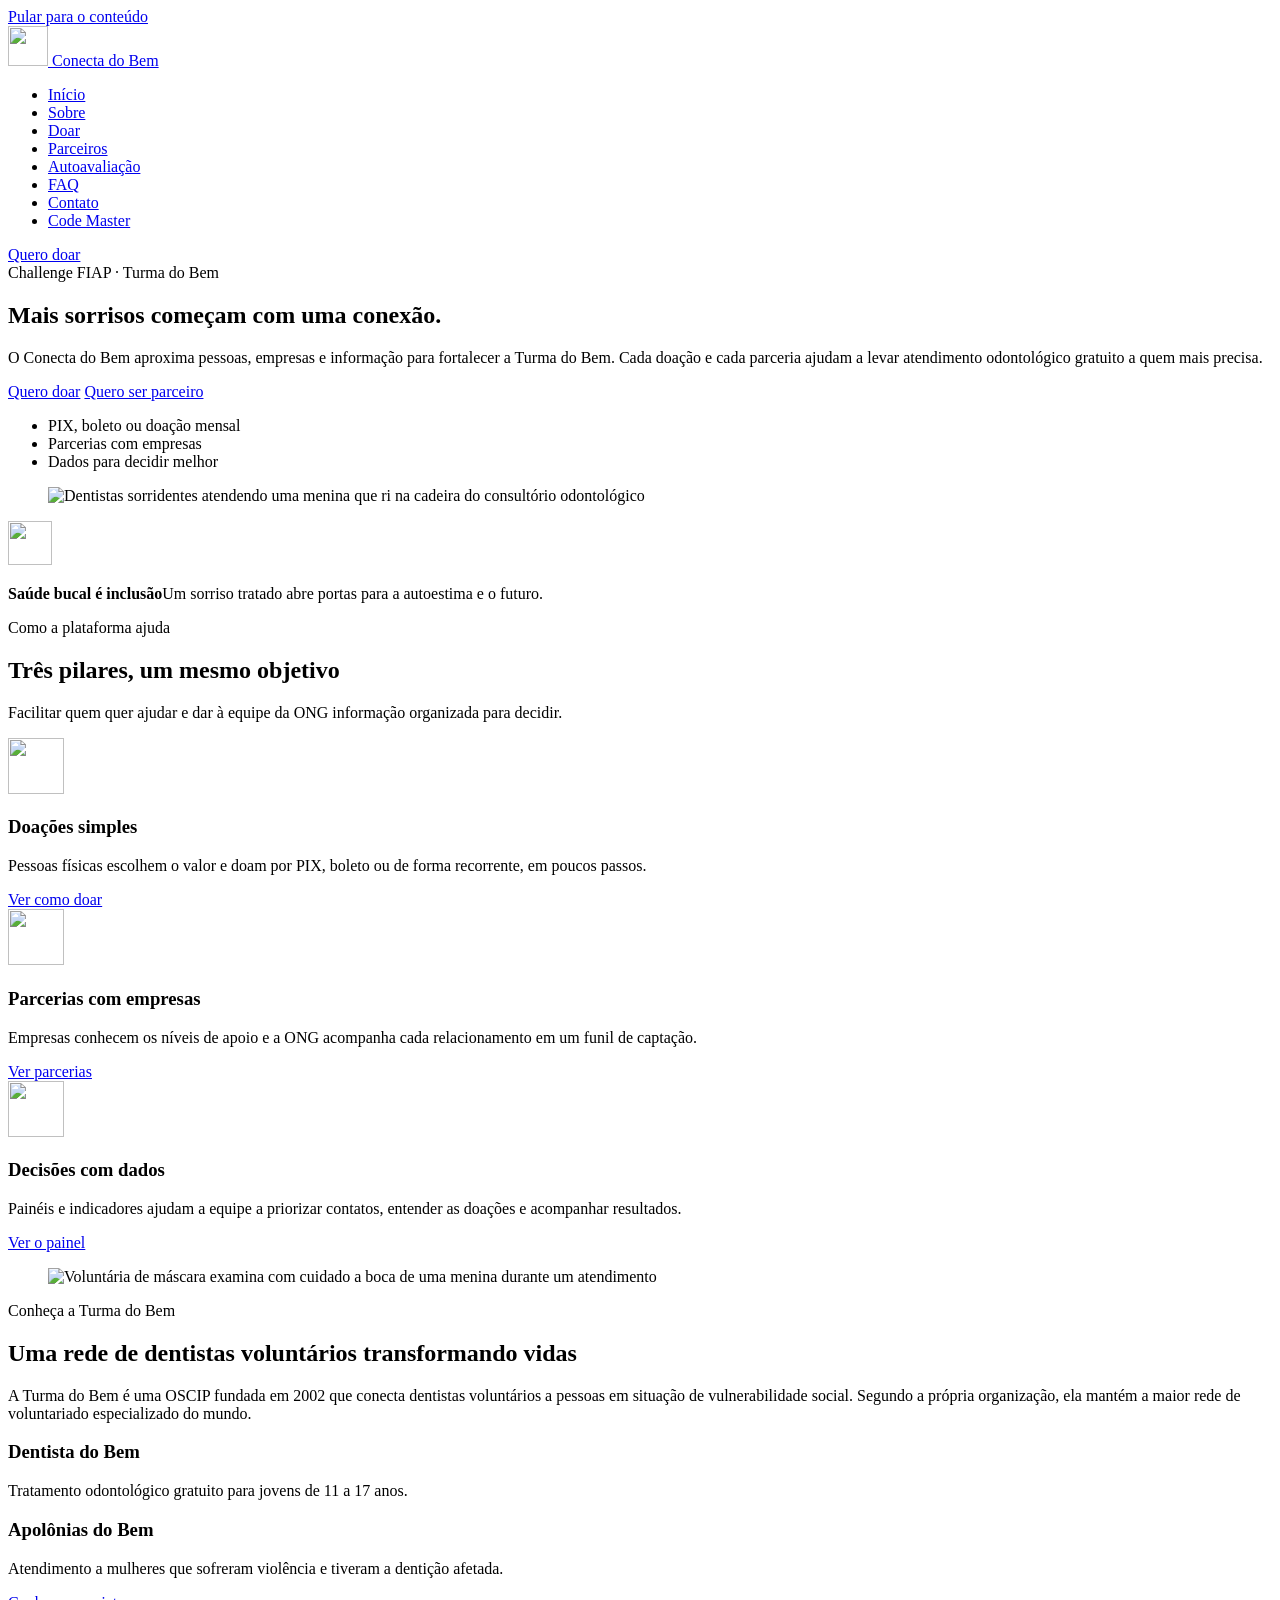
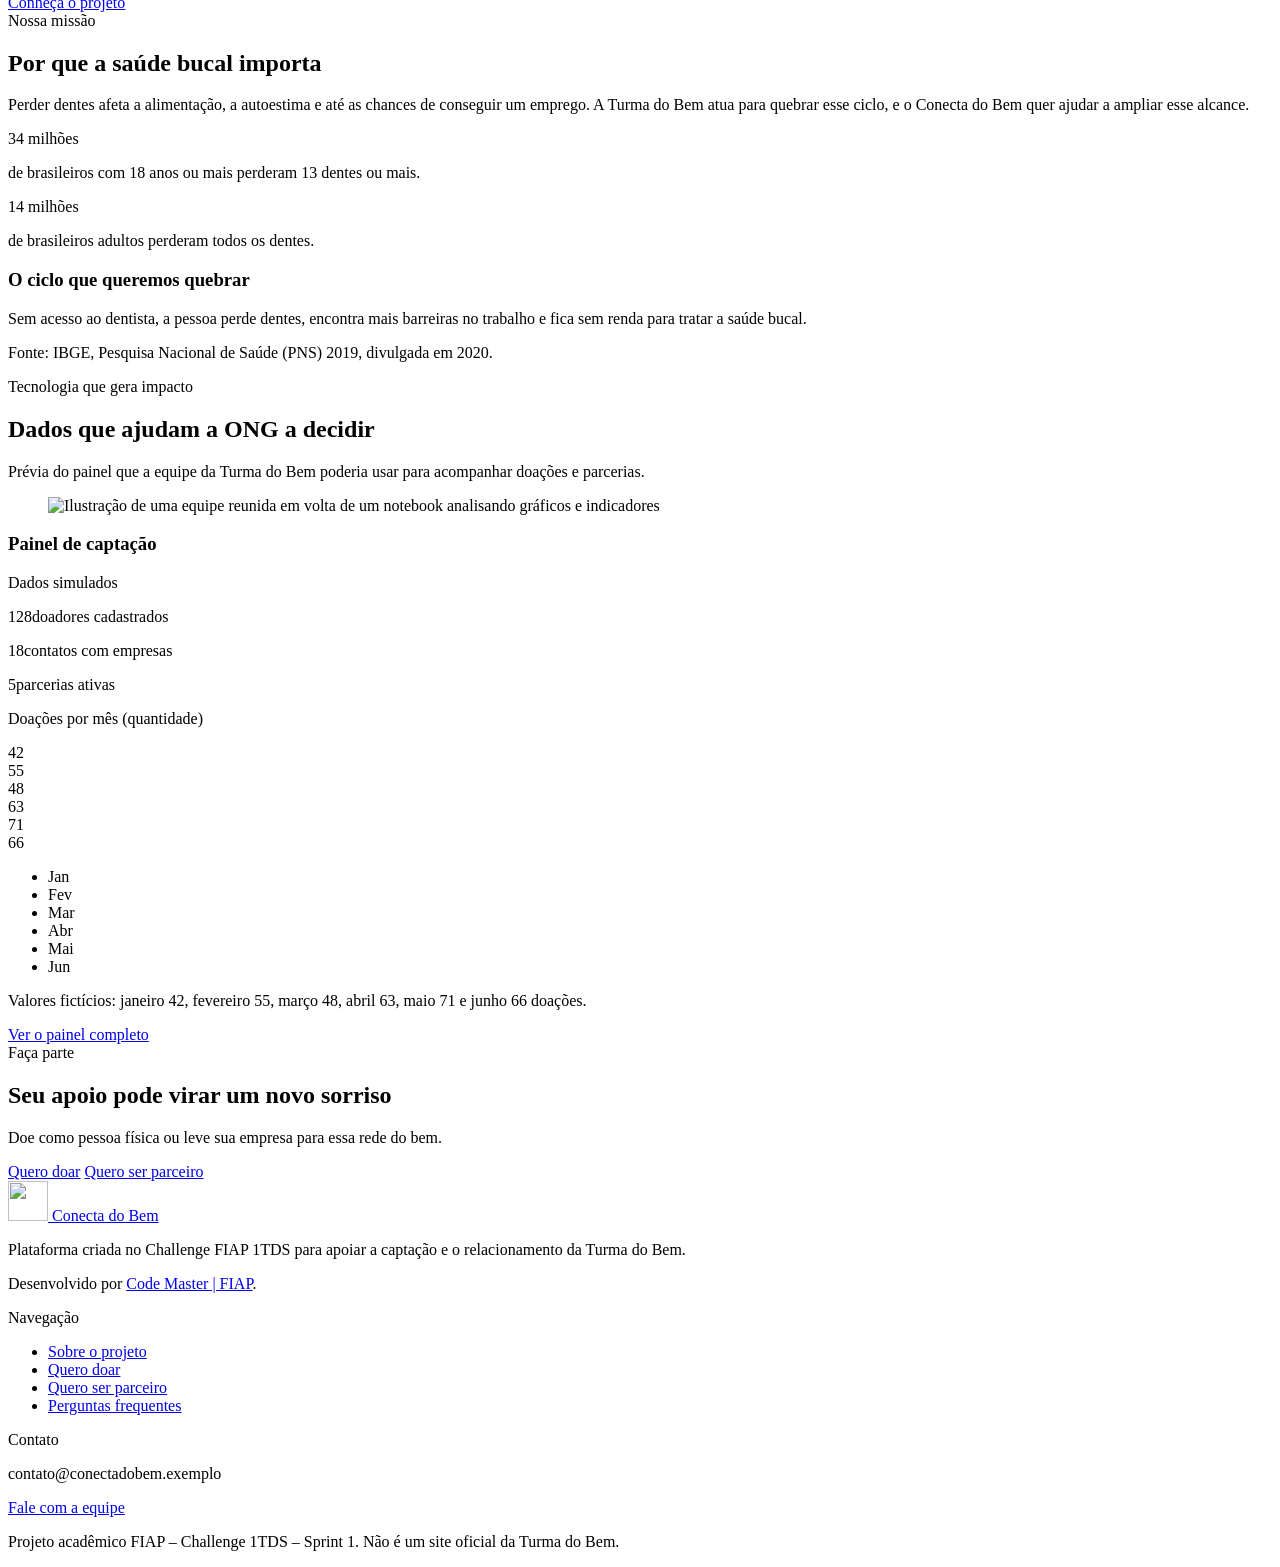
==== index.html @ 4b4772a2 "Adicionando pastas e arquivo do challenge, junto com a pagina icinal e readme" ====
<!DOCTYPE html>
<html lang="pt-BR">

<head>
    <meta charset="UTF-8">
    <meta name="viewport" content="width=device-width, initial-scale=1.0">
    <meta name="description"
        content="Conecta do Bem: plataforma que conecta doadores, empresas e dados para ampliar o atendimento odontológico gratuito da Turma do Bem.">
    <title>Início | Conecta do Bem</title>
    <link rel="icon" type="image/svg+xml" href="img/logo.svg">
    <link rel="stylesheet" href="css/style.css">
</head>

<body>
    <a class="pular-conteudo" href="#conteudo">Pular para o conteúdo</a>

    <!-- Cabeçalho padrão (igual em todas as páginas) -->
    <header class="site-header">
        <div class="container header-inner">
            <a class="logo" href="index.html">
                <img src="img/logo.svg" alt="" width="40" height="40">
                <span>Conecta do Bem</span>
            </a>
            <nav aria-label="Menu principal">
                <ul class="menu">
                    <li><a href="index.html" class="ativo" aria-current="page">Início</a></li>
                    <li><a href="pages/sobre.html">Sobre</a></li>
                    <li><a href="pages/doar.html">Doar</a></li>
                    <li><a href="pages/parceiros.html">Parceiros</a></li>
                    <li><a href="pages/autoavaliacao.html">Autoavaliação</a></li>
                    <li><a href="pages/faq.html">FAQ</a></li>
                    <li><a href="pages/contato.html">Contato</a></li>
                    <li><a href="pages/integrantes.html">Code Master</a></li>
                </ul>
            </nav>
            <a class="btn btn-primary header-cta" href="pages/doar.html">Quero doar</a>
        </div>
    </header>

    <!-- Conteúdo principal -->
    <main id="conteudo">

        <!-- 1. Banner principal -->
        <section class="hero">
            <div class="container hero-inner">
                <div>
                    <span class="sobretitulo">Challenge FIAP · Turma do Bem</span>
                    <h1>Mais sorrisos começam com uma <span class="marca-texto">conexão</span>.</h1>
                    <p class="lead">O Conecta do Bem aproxima pessoas, empresas e informação para fortalecer a Turma do
                        Bem. Cada doação e cada parceria ajudam a levar atendimento odontológico gratuito a quem mais
                        precisa.</p>
                    <div class="botoes">
                        <a class="btn btn-primary" href="pages/doar.html">Quero doar</a>
                        <a class="btn btn-secondary" href="pages/parceiros.html">Quero ser parceiro</a>
                    </div>
                    <ul class="hero-destaques">
                        <li>PIX, boleto ou doação mensal</li>
                        <li>Parcerias com empresas</li>
                        <li>Dados para decidir melhor</li>
                    </ul>
                </div>

                <div class="hero-midia">
                    <figure class="foto foto-paisagem">
                        <img src="img/hero-conecta.png"
                            alt="Dentistas sorridentes atendendo uma menina que ri na cadeira do consultório odontológico"
                            width="1400" height="933">
                    </figure>
                    <div class="hero-cartao">
                        <img src="img/icone-saude.svg" alt="" width="44" height="44">
                        <p><strong>Saúde bucal é inclusão</strong>Um sorriso tratado abre portas para a autoestima e o
                            futuro.</p>
                    </div>
                </div>
            </div>
        </section>

        <!-- 2. Os três pilares da plataforma -->
        <section class="secao">
            <div class="container">
                <div class="secao-cabecalho">
                    <span class="sobretitulo">Como a plataforma ajuda</span>
                    <h2>Três pilares, um mesmo objetivo</h2>
                    <p class="intro">Facilitar quem quer ajudar e dar à equipe da ONG informação organizada para
                        decidir.</p>
                </div>
                <div class="grid grid-3">
                    <article class="card card-pilar">
                        <img class="icone" src="img/icone-doacao.svg" alt="" width="56" height="56">
                        <h3>Doações simples</h3>
                        <p>Pessoas físicas escolhem o valor e doam por PIX, boleto ou de forma recorrente, em poucos
                            passos.</p>
                        <a class="link-seta" href="pages/doar.html">Ver como doar</a>
                    </article>
                    <article class="card card-pilar">
                        <img class="icone" src="img/icone-parceria.svg" alt="" width="56" height="56">
                        <h3>Parcerias com empresas</h3>
                        <p>Empresas conhecem os níveis de apoio e a ONG acompanha cada relacionamento em um funil de
                            captação.</p>
                        <a class="link-seta" href="pages/parceiros.html">Ver parcerias</a>
                    </article>
                    <article class="card card-pilar">
                        <img class="icone" src="img/icone-saude.svg" alt="" width="56" height="56">
                        <h3>Decisões com dados</h3>
                        <p>Painéis e indicadores ajudam a equipe a priorizar contatos, entender as doações e acompanhar
                            resultados.</p>
                        <a class="link-seta" href="pages/parceiros.html#painel">Ver o painel</a>
                    </article>
                </div>
            </div>
        </section>

        <!-- 3. Quem é a Turma do Bem -->
        <section class="secao secao-clara">
            <div class="container grid grid-2 alinhar-centro">
                <figure class="foto foto-paisagem">
                    <img src="img/impacto-social.png"
                        alt="Voluntária de máscara examina com cuidado a boca de uma menina durante um atendimento"
                        width="800" height="533">
                </figure>
                <div>
                    <span class="sobretitulo">Conheça a Turma do Bem</span>
                    <h2>Uma rede de dentistas voluntários transformando vidas</h2>
                    <p>A Turma do Bem é uma OSCIP fundada em 2002 que conecta dentistas voluntários a pessoas em
                        situação de vulnerabilidade social. Segundo a própria organização, ela mantém a maior rede de
                        voluntariado especializado do mundo.</p>
                    <div class="programas">
                        <div class="programa">
                            <h3>Dentista do Bem</h3>
                            <p>Tratamento odontológico gratuito para jovens de 11 a 17 anos.</p>
                        </div>
                        <div class="programa">
                            <h3>Apolônias do Bem</h3>
                            <p>Atendimento a mulheres que sofreram violência e tiveram a dentição afetada.</p>
                        </div>
                    </div>
                    <a class="btn btn-secondary" href="pages/sobre.html">Conheça o projeto</a>
                </div>
            </div>
        </section>

        <!-- 4. Missão: por que a saúde bucal importa -->
        <section class="secao faixa-missao">
            <div class="container">
                <div class="secao-cabecalho">
                    <span class="sobretitulo">Nossa missão</span>
                    <h2>Por que a saúde bucal importa</h2>
                    <p class="intro">Perder dentes afeta a alimentação, a autoestima e até as chances de conseguir um
                        emprego. A Turma do Bem atua para quebrar esse ciclo, e o Conecta do Bem quer ajudar a ampliar
                        esse alcance.</p>
                </div>
                <div class="grid grid-3">
                    <article class="card-escuro">
                        <p class="numero">34 milhões</p>
                        <p>de brasileiros com 18 anos ou mais perderam 13 dentes ou mais.</p>
                    </article>
                    <article class="card-escuro">
                        <p class="numero">14 milhões</p>
                        <p>de brasileiros adultos perderam todos os dentes.</p>
                    </article>
                    <article class="card-escuro">
                        <h3>O ciclo que queremos quebrar</h3>
                        <p>Sem acesso ao dentista, a pessoa perde dentes, encontra mais barreiras no trabalho e fica sem
                            renda para tratar a saúde bucal.</p>
                    </article>
                </div>
                <p class="fonte">Fonte: IBGE, Pesquisa Nacional de Saúde (PNS) 2019, divulgada em 2020.</p>
            </div>
        </section>

        <!-- 5. Prévia do painel (dados simulados) -->
        <section class="secao">
            <div class="container">
                <div class="secao-cabecalho">
                    <span class="sobretitulo">Tecnologia que gera impacto</span>
                    <h2>Dados que ajudam a ONG a decidir</h2>
                    <p class="intro">Prévia do painel que a equipe da Turma do Bem poderia usar para acompanhar doações
                        e parcerias.</p>
                </div>
                <div class="grid grid-2 alinhar-centro">
                    <figure class="foto foto-quadrada">
                        <img src="img/dados-parcerias.png"
                            alt="Ilustração de uma equipe reunida em volta de um notebook analisando gráficos e indicadores"
                            width="1000" height="1000">
                    </figure>

                    <div class="painel">
                        <div class="painel-topo">
                            <h3>Painel de captação</h3>
                            <span class="selo selo-simulado">Dados simulados</span>
                        </div>
                        <div class="kpis">
                            <p class="kpi"><span class="kpi-valor">128</span><span class="kpi-rotulo">doadores
                                    cadastrados</span></p>
                            <p class="kpi"><span class="kpi-valor">18</span><span class="kpi-rotulo">contatos com
                                    empresas</span></p>
                            <p class="kpi"><span class="kpi-valor">5</span><span class="kpi-rotulo">parcerias
                                    ativas</span></p>
                        </div>

                        <p class="grafico-titulo" id="titulo-grafico">Doações por mês (quantidade)</p>
                        <div class="grafico-colunas" role="img" aria-labelledby="titulo-grafico"
                            aria-describedby="descricao-grafico">
                            <div class="coluna-grafico altura-42"><span>42</span></div>
                            <div class="coluna-grafico altura-55"><span>55</span></div>
                            <div class="coluna-grafico altura-48"><span>48</span></div>
                            <div class="coluna-grafico altura-63"><span>63</span></div>
                            <div class="coluna-grafico altura-71"><span>71</span></div>
                            <div class="coluna-grafico altura-66"><span>66</span></div>
                        </div>
                        <ul class="grafico-eixo" aria-hidden="true">
                            <li>Jan</li>
                            <li>Fev</li>
                            <li>Mar</li>
                            <li>Abr</li>
                            <li>Mai</li>
                            <li>Jun</li>
                        </ul>
                        <p class="aviso" id="descricao-grafico">Valores fictícios: janeiro 42, fevereiro 55, março 48,
                            abril 63, maio 71 e junho 66 doações.</p>
                        <a class="link-seta" href="pages/parceiros.html#painel">Ver o painel completo</a>
                    </div>
                </div>
            </div>
        </section>

        <!-- 6. Chamada final -->
        <section class="secao secao-clara">
            <div class="container">
                <div class="chamada">
                    <span class="sobretitulo">Faça parte</span>
                    <h2>Seu apoio pode virar um novo sorriso</h2>
                    <p>Doe como pessoa física ou leve sua empresa para essa rede do bem.</p>
                    <div class="botoes">
                        <a class="btn btn-destaque" href="pages/doar.html">Quero doar</a>
                        <a class="btn btn-claro" href="pages/parceiros.html">Quero ser parceiro</a>
                    </div>
                </div>
            </div>
        </section>

    </main>

    <!-- Rodapé padrão (igual em todas as páginas) -->
    <footer class="site-footer">
        <div class="container footer-inner">
            <div class="footer-marca">
                <a class="logo" href="index.html">
                    <img src="img/logo.svg" alt="" width="40" height="40">
                    <span>Conecta do Bem</span>
                </a>
                <p>Plataforma criada no Challenge FIAP 1TDS para apoiar a captação e o relacionamento da Turma do Bem.
                </p>
                <p>Desenvolvido por <a href="pages/integrantes.html">Code Master | FIAP</a>.</p>
            </div>
            <div>
                <p class="footer-titulo">Navegação</p>
                <ul class="footer-links">
                    <li><a href="pages/sobre.html">Sobre o projeto</a></li>
                    <li><a href="pages/doar.html">Quero doar</a></li>
                    <li><a href="pages/parceiros.html">Quero ser parceiro</a></li>
                    <li><a href="pages/faq.html">Perguntas frequentes</a></li>
                </ul>
            </div>
            <div>
                <p class="footer-titulo">Contato</p>
                <p>contato@conectadobem.exemplo</p>
                <p><a href="pages/contato.html">Fale com a equipe</a></p>
            </div>
        </div>
        <p class="footer-copy">Projeto acadêmico FIAP – Challenge 1TDS – Sprint 1. Não é um site oficial da Turma do
            Bem.</p>
    </footer>
</body>

</html>
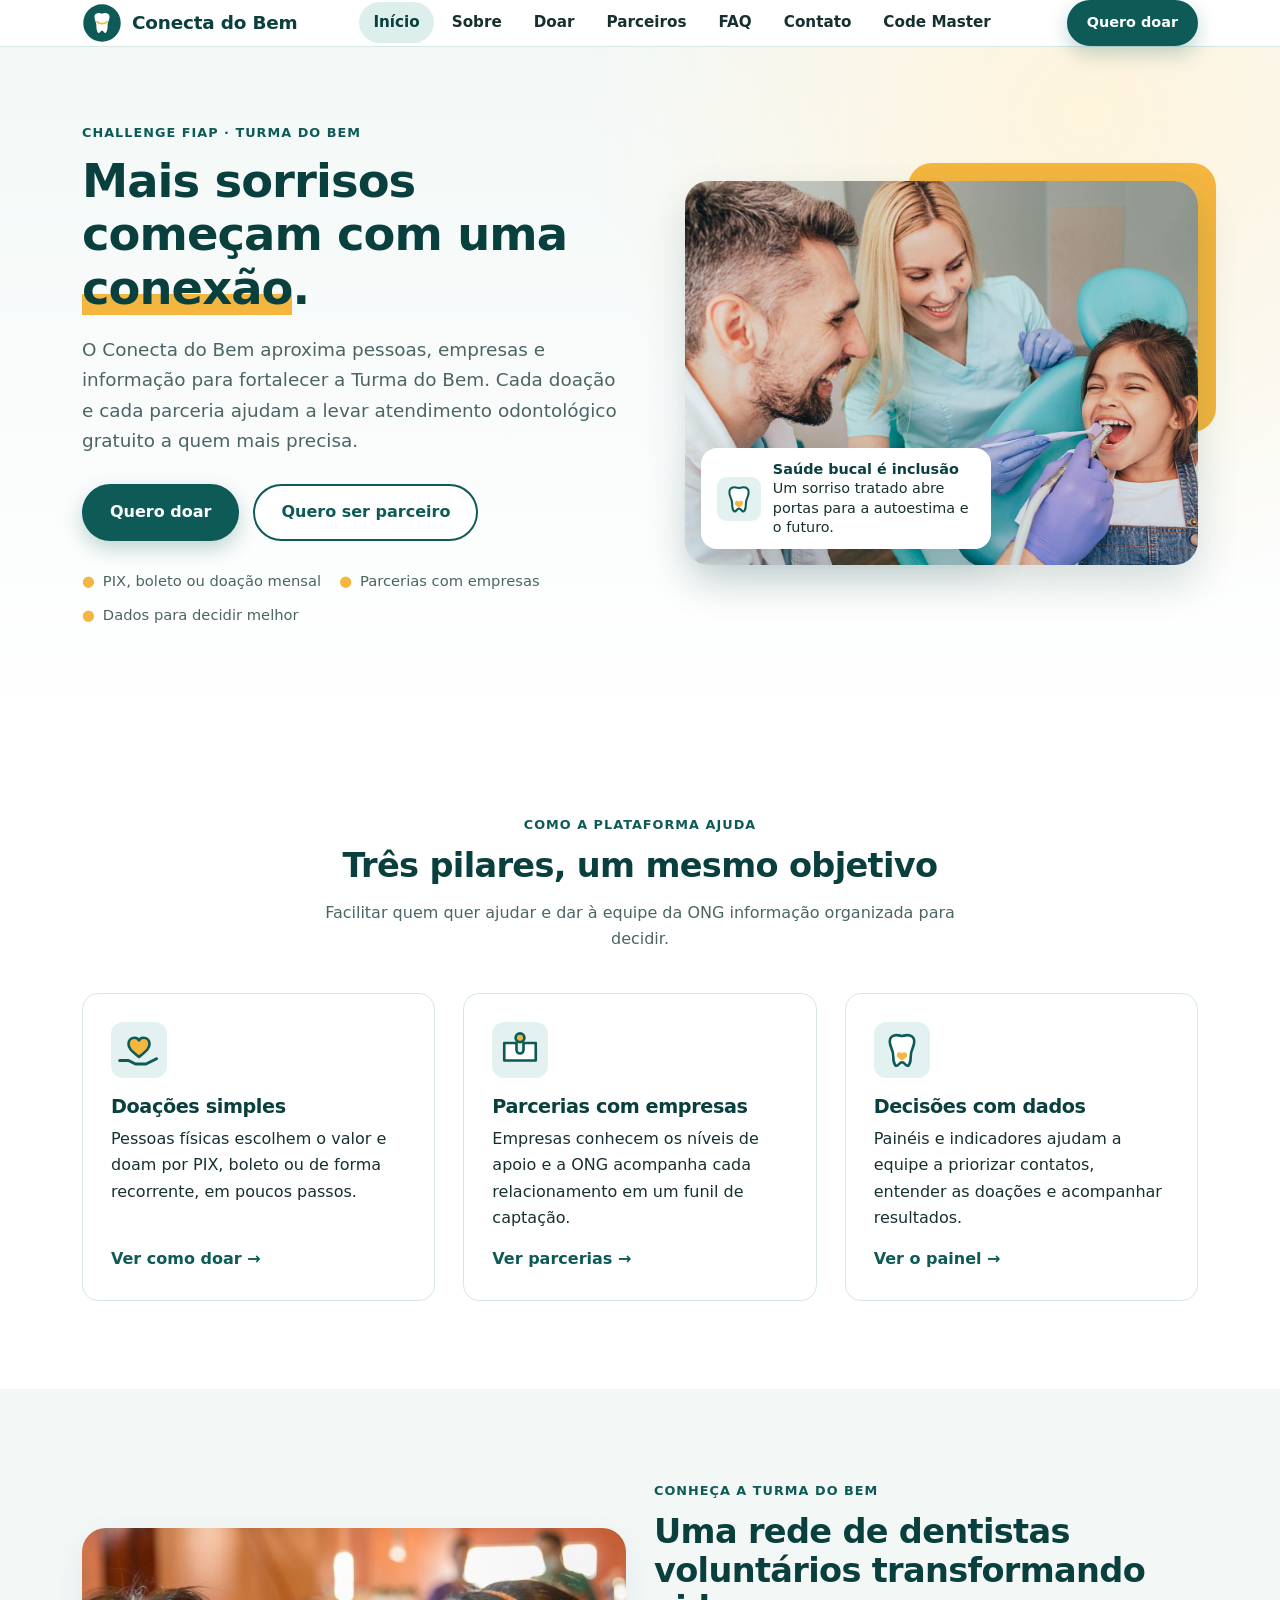
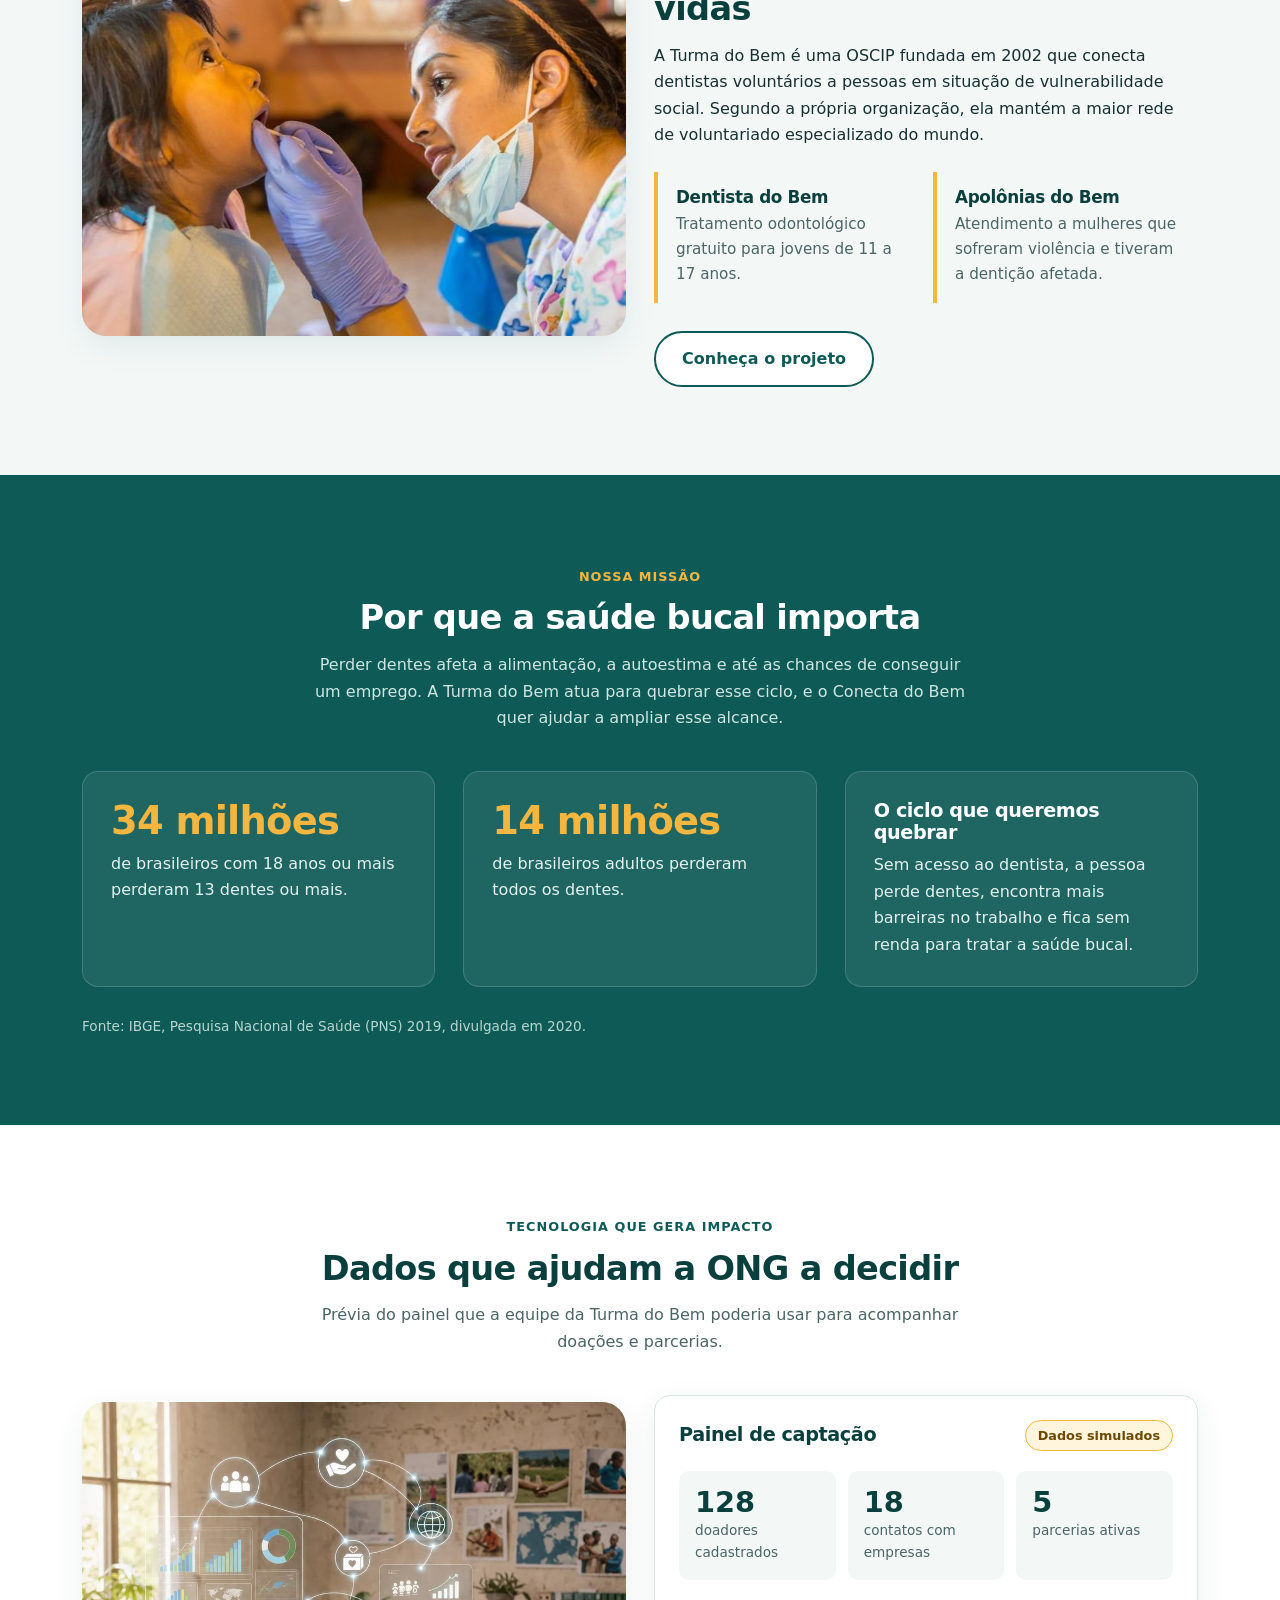
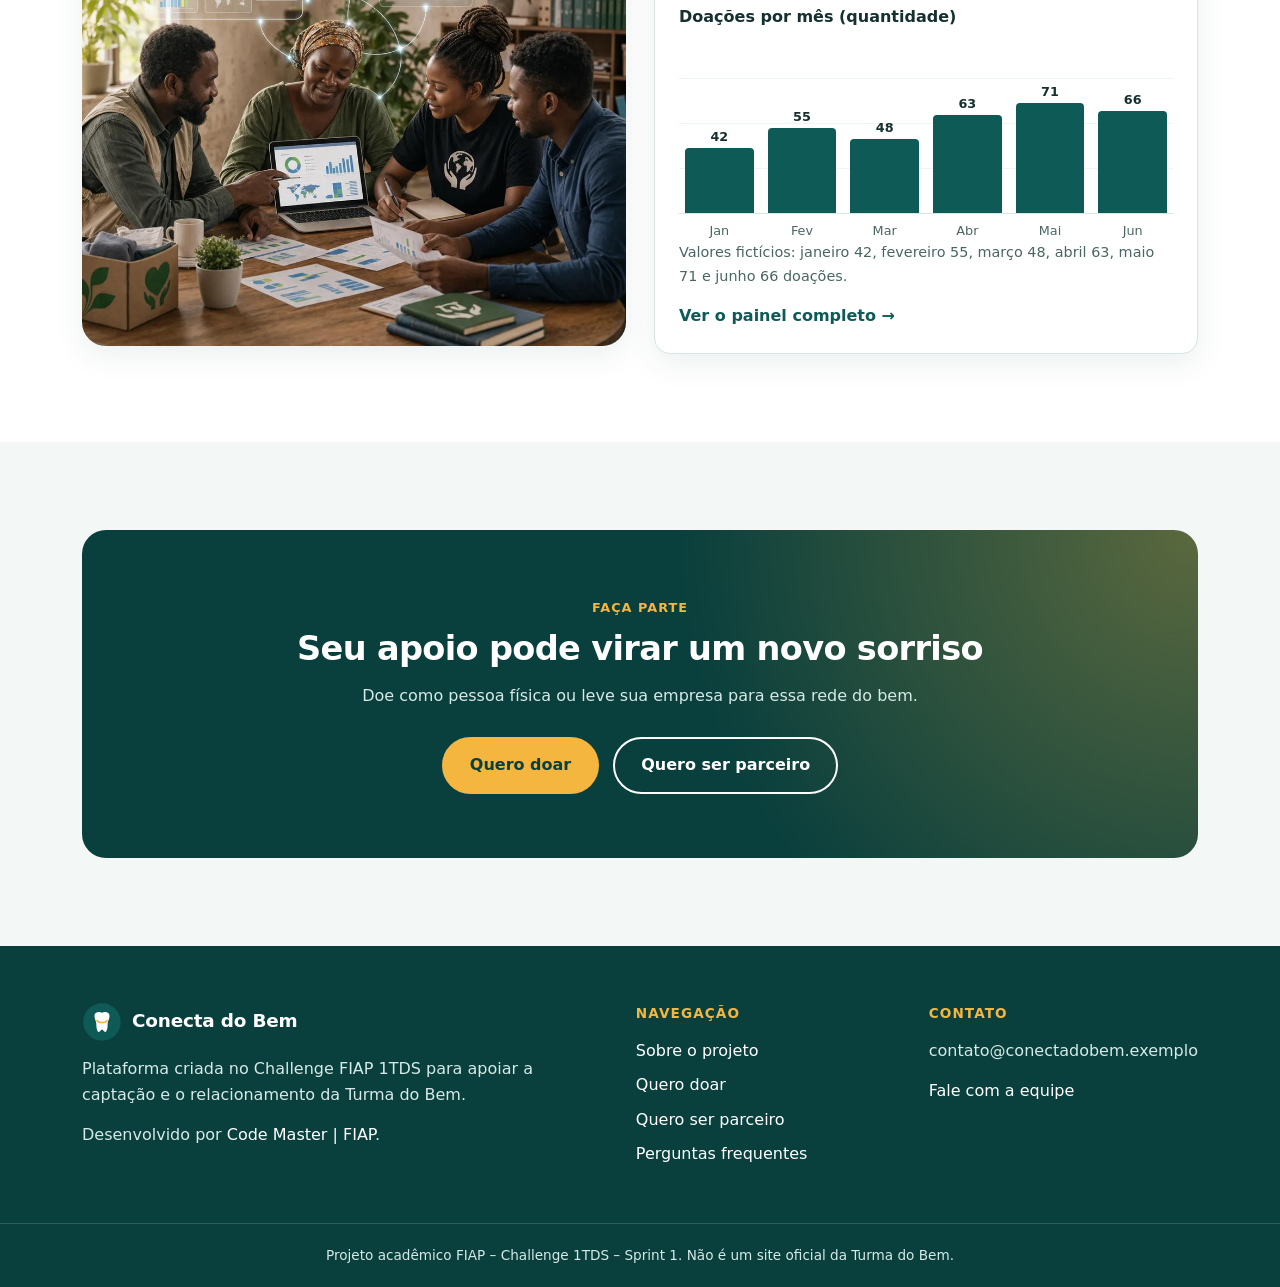
==== commit 704bc2ba: "Adicicionando os prints, arrumando e finalizando site" ====
--- a/index.html
+++ b/index.html
@@ -27,7 +27,6 @@
                     <li><a href="pages/sobre.html">Sobre</a></li>
                     <li><a href="pages/doar.html">Doar</a></li>
                     <li><a href="pages/parceiros.html">Parceiros</a></li>
-                    <li><a href="pages/autoavaliacao.html">Autoavaliação</a></li>
                     <li><a href="pages/faq.html">FAQ</a></li>
                     <li><a href="pages/contato.html">Contato</a></li>
                     <li><a href="pages/integrantes.html">Code Master</a></li>
--- a/css/style.css
+++ b/css/style.css
@@ -0,0 +1,1807 @@
+/* ==========================================================
+  Conecta do Bem – Code Master | Challenge FIAP – Sprint 1
+  Apenas HTML5 + CSS3 (sem JavaScript, sem frameworks).
+
+  Sumário:
+  1. Variáveis e reset
+  2. Tipografia
+  3. Layout base (container, grids, seções)
+  4. Componentes (botões, selos, cards, fotos, formulários)
+  5. Cabeçalho e rodapé
+  6. Página inicial
+  7. Painel e gráficos (dados simulados)
+  8. Páginas internas (sobre, doar, parceiros, equipe, FAQ, apostas, contato)
+  9. Media queries (mobile first: 768px, 992px, 1300px)
+  10. Acessibilidade (movimento reduzido)
+   ========================================================== */
+
+/* ---------- 1. Variáveis e reset ---------- */
+:root {
+    /* Cores da identidade */
+    --cor-primaria: #0E5A57;
+    /* verde-petróleo */
+    --cor-primaria-escura: #093F3D;
+    --cor-primaria-clara: #DCEFEC;
+    --cor-destaque: #F4B63F;
+    /* amarelo sorriso */
+    --cor-destaque-escura: #E0A022;
+    --cor-destaque-clara: #FFF4DC;
+    --cor-branca: #FFFFFF;
+    --cor-fundo-claro: #F3F8F7;
+    --cor-texto: #16302F;
+    --cor-texto-suave: #4A6564;
+    --cor-borda: #D5E6E3;
+
+    /* Formas e sombras */
+    --raio-grande: 24px;
+    --raio: 16px;
+    --raio-pequeno: 10px;
+    --sombra: 0 10px 30px rgba(9, 63, 61, 0.08);
+    --sombra-forte: 0 18px 40px rgba(9, 63, 61, 0.16);
+
+    /* Espaçamentos */
+    --espaco-secao: 64px;
+
+    /* Fontes do sistema: carregam rápido e não dependem de bibliotecas */
+    --fonte: "Segoe UI", system-ui, -apple-system, Roboto, "Helvetica Neue", Arial, sans-serif;
+}
+
+* {
+    box-sizing: border-box;
+    margin: 0;
+    padding: 0;
+}
+
+html {
+    scroll-behavior: smooth;
+}
+
+body {
+    font-family: var(--fonte);
+    color: var(--cor-texto);
+    background: var(--cor-branca);
+    line-height: 1.65;
+    -webkit-font-smoothing: antialiased;
+}
+
+img {
+    display: block;
+    max-width: 100%;
+    height: auto;
+}
+
+ul,
+ol {
+    list-style: none;
+}
+
+a {
+    color: var(--cor-primaria);
+}
+
+button,
+input,
+select,
+textarea {
+    font: inherit;
+    color: inherit;
+}
+
+/* Foco visível em tudo que é clicável (inclui os labels dos radios estilizados) */
+:focus-visible,
+.opcoes input:focus-visible+label,
+.sintomas input:focus-visible+label {
+    outline: 3px solid var(--cor-destaque);
+    outline-offset: 3px;
+}
+
+/* Link "Pular para o conteúdo": aparece só quando recebe foco pelo teclado */
+.pular-conteudo {
+    position: absolute;
+    left: 16px;
+    top: -60px;
+    z-index: 100;
+    padding: 10px 18px;
+    border-radius: var(--raio-pequeno);
+    background: var(--cor-primaria-escura);
+    color: var(--cor-branca);
+    font-weight: 600;
+}
+
+.pular-conteudo:focus {
+    top: 12px;
+}
+
+/* ---------- 2. Tipografia ---------- */
+h1,
+h2,
+h3 {
+    line-height: 1.15;
+    color: var(--cor-primaria-escura);
+    letter-spacing: -0.02em;
+}
+
+h1 {
+    font-size: 2.3rem;
+    margin-bottom: 20px;
+    font-weight: 800;
+}
+
+h2 {
+    font-size: 1.8rem;
+    margin-bottom: 14px;
+    font-weight: 750;
+}
+
+h3 {
+    font-size: 1.2rem;
+    margin-bottom: 8px;
+    font-weight: 700;
+}
+
+p {
+    margin-bottom: 14px;
+}
+
+.lead,
+.intro,
+.papel,
+.faq-item p,
+.aviso {
+    color: var(--cor-texto-suave);
+}
+
+.lead {
+    font-size: 1.15rem;
+    max-width: 60ch;
+}
+
+.intro {
+    max-width: 64ch;
+    margin-bottom: 32px;
+}
+
+/* Pequena etiqueta acima dos títulos */
+.sobretitulo {
+    display: inline-block;
+    margin-bottom: 12px;
+    font-size: 0.8rem;
+    font-weight: 700;
+    letter-spacing: 0.08em;
+    text-transform: uppercase;
+    color: var(--cor-primaria);
+}
+
+/* Destaque amarelo sublinhado em palavras do título */
+.marca-texto {
+    background: linear-gradient(transparent 62%, var(--cor-destaque) 62%);
+}
+
+/* ---------- 3. Layout base ---------- */
+.container {
+    width: 100%;
+    max-width: 1180px;
+    margin: 0 auto;
+    padding: 0 20px;
+}
+
+.secao {
+    padding: var(--espaco-secao) 0;
+}
+
+.secao-clara {
+    background: var(--cor-fundo-claro);
+}
+
+/* Cabeçalho de seção centralizado */
+.secao-cabecalho {
+    max-width: 700px;
+    margin: 0 auto 40px;
+    text-align: center;
+}
+
+.secao-cabecalho .intro {
+    margin: 0 auto;
+}
+
+/* Grades: uma coluna no celular, mais colunas nas media queries */
+.grid {
+    display: grid;
+    gap: 24px;
+}
+
+.roadmap,
+.passos,
+.kanban {
+    display: grid;
+    gap: 20px;
+}
+
+.alinhar-centro {
+    align-items: center;
+}
+
+.texto-largo {
+    max-width: 800px;
+}
+
+.lista {
+    list-style: disc;
+    padding-left: 22px;
+    margin-bottom: 16px;
+}
+
+.lista li {
+    margin-bottom: 6px;
+}
+
+/* Lista com marcadores de "check" desenhados em CSS */
+.lista-check li {
+    position: relative;
+    padding-left: 32px;
+    margin-bottom: 10px;
+}
+
+.lista-check li::before {
+    content: "✓";
+    position: absolute;
+    left: 0;
+    top: 2px;
+    width: 22px;
+    height: 22px;
+    border-radius: 50%;
+    background: var(--cor-primaria-clara);
+    color: var(--cor-primaria);
+    font-size: 0.8rem;
+    font-weight: 700;
+    line-height: 22px;
+    text-align: center;
+}
+
+/* ---------- 4. Componentes ---------- */
+/* Botões */
+.btn {
+    display: inline-flex;
+    align-items: center;
+    justify-content: center;
+    gap: 8px;
+    padding: 13px 26px;
+    border: 2px solid var(--cor-primaria);
+    border-radius: 999px;
+    font-weight: 700;
+    text-decoration: none;
+    cursor: pointer;
+    transition: background-color 0.2s, color 0.2s, transform 0.2s, box-shadow 0.2s;
+}
+
+.btn:hover {
+    transform: translateY(-2px);
+}
+
+.btn-primary {
+    background: var(--cor-primaria);
+    color: var(--cor-branca);
+    box-shadow: 0 8px 20px rgba(14, 90, 87, 0.25);
+}
+
+.btn-primary:hover {
+    background: var(--cor-primaria-escura);
+    border-color: var(--cor-primaria-escura);
+}
+
+.btn-secondary {
+    background: var(--cor-branca);
+    color: var(--cor-primaria);
+}
+
+.btn-secondary:hover {
+    background: var(--cor-primaria);
+    color: var(--cor-branca);
+}
+
+/* Botão amarelo: usado sobre fundos verde-petróleo (texto escuro = bom contraste) */
+.btn-destaque {
+    background: var(--cor-destaque);
+    border-color: var(--cor-destaque);
+    color: var(--cor-primaria-escura);
+}
+
+.btn-destaque:hover {
+    background: var(--cor-destaque-escura);
+    border-color: var(--cor-destaque-escura);
+}
+
+/* Botão vazado sobre fundo escuro */
+.btn-claro {
+    background: transparent;
+    border-color: var(--cor-branca);
+    color: var(--cor-branca);
+}
+
+.btn-claro:hover {
+    background: var(--cor-branca);
+    color: var(--cor-primaria-escura);
+}
+
+.btn:disabled,
+.btn[aria-disabled="true"] {
+    background: var(--cor-borda);
+    border-color: var(--cor-borda);
+    color: var(--cor-texto-suave);
+    box-shadow: none;
+    cursor: not-allowed;
+    transform: none;
+}
+
+.botoes {
+    display: flex;
+    flex-wrap: wrap;
+    gap: 14px;
+    margin-top: 28px;
+}
+
+/* Link com seta */
+.link-seta {
+    font-weight: 700;
+    text-decoration: none;
+}
+
+.link-seta::after {
+    content: " →";
+    transition: margin-left 0.2s;
+}
+
+.link-seta:hover::after {
+    margin-left: 4px;
+}
+
+/* Selos (badges) */
+.selo {
+    display: inline-block;
+    padding: 4px 12px;
+    border-radius: 999px;
+    background: var(--cor-primaria-clara);
+    color: var(--cor-primaria-escura);
+    font-size: 0.8rem;
+    font-weight: 700;
+}
+
+/* Selo amarelo que identifica qualquer número fictício */
+.selo-simulado {
+    background: var(--cor-destaque-clara);
+    border: 1px solid var(--cor-destaque);
+    color: #6B4A00;
+}
+
+/* Cards (caixas brancas com borda) */
+.card,
+.form-doacao,
+.coluna,
+.faq-item,
+.passo,
+.resultado,
+.painel {
+    background: var(--cor-branca);
+    border: 1px solid var(--cor-borda);
+    border-radius: var(--raio);
+}
+
+.card {
+    padding: 28px;
+    transition: transform 0.25s, box-shadow 0.25s, border-color 0.25s;
+}
+
+/* Cards clicáveis/importantes ganham movimento suave no hover */
+.card-pilar:hover,
+.card-plano:hover,
+.membro:hover {
+    transform: translateY(-4px);
+    box-shadow: var(--sombra-forte);
+    border-color: var(--cor-primaria-clara);
+}
+
+.card .icone {
+    margin-bottom: 18px;
+}
+
+.card-pilar {
+    display: flex;
+    flex-direction: column;
+}
+
+.card-pilar .link-seta {
+    margin-top: auto;
+}
+
+.card-numero,
+.membro {
+    text-align: center;
+}
+
+.numero {
+    font-size: 2.4rem;
+    font-weight: 800;
+    color: var(--cor-primaria);
+    line-height: 1.1;
+    margin-bottom: 8px;
+    letter-spacing: -0.02em;
+}
+
+/* Fotografias: object-fit: cover recorta sem distorcer */
+.foto {
+    position: relative;
+    border-radius: var(--raio-grande);
+    overflow: hidden;
+    background: var(--cor-primaria-clara);
+    /* aparece enquanto a imagem carrega */
+    box-shadow: var(--sombra);
+}
+
+.foto img {
+    width: 100%;
+    height: 100%;
+    object-fit: cover;
+}
+
+.foto-paisagem {
+    aspect-ratio: 4 / 3;
+}
+
+.foto-larga {
+    aspect-ratio: 16 / 9;
+}
+
+.foto-quadrada {
+    aspect-ratio: 1 / 1;
+}
+
+.foto figcaption {
+    position: absolute;
+    left: 16px;
+    bottom: 16px;
+    right: 16px;
+    padding: 10px 14px;
+    border-radius: var(--raio-pequeno);
+    background: rgba(9, 63, 61, 0.82);
+    color: var(--cor-branca);
+    font-size: 0.85rem;
+}
+
+/* Caixa de aviso (protótipo acadêmico, dados simulados) */
+.aviso-prototipo {
+    display: flex;
+    gap: 14px;
+    align-items: flex-start;
+    padding: 18px 20px;
+    border-radius: var(--raio);
+    background: var(--cor-destaque-clara);
+    border: 1px solid var(--cor-destaque);
+    margin-bottom: 32px;
+}
+
+.aviso-prototipo p {
+    margin: 0;
+}
+
+.aviso-prototipo .aviso-icone {
+    flex-shrink: 0;
+    width: 28px;
+    height: 28px;
+    border-radius: 50%;
+    background: var(--cor-destaque);
+    color: var(--cor-primaria-escura);
+    font-weight: 800;
+    line-height: 28px;
+    text-align: center;
+}
+
+/* Formulários */
+.campo {
+    display: flex;
+    flex-direction: column;
+    margin-bottom: 18px;
+}
+
+.campo label {
+    font-weight: 600;
+    margin-bottom: 6px;
+}
+
+.campo input,
+.campo select,
+.campo textarea {
+    padding: 13px 16px;
+    border: 1.5px solid var(--cor-borda);
+    border-radius: var(--raio-pequeno);
+    background: var(--cor-branca);
+    transition: border-color 0.2s, box-shadow 0.2s;
+}
+
+.campo input:hover,
+.campo select:hover,
+.campo textarea:hover {
+    border-color: var(--cor-texto-suave);
+}
+
+.campo input:focus,
+.campo select:focus,
+.campo textarea:focus {
+    border-color: var(--cor-primaria);
+    box-shadow: 0 0 0 4px var(--cor-primaria-clara);
+    outline: none;
+}
+
+.campo-dica {
+    font-size: 0.85rem;
+    color: var(--cor-texto-suave);
+    margin: 6px 0 0;
+}
+
+/* ---------- 5. Cabeçalho e rodapé ---------- */
+.site-header {
+    position: sticky;
+    top: 0;
+    z-index: 10;
+    background: rgba(255, 255, 255, 0.94);
+    backdrop-filter: blur(8px);
+    border-bottom: 1px solid var(--cor-borda);
+}
+
+/* No celular: logo + botão na 1ª linha e o menu rola na horizontal na 2ª linha */
+.header-inner {
+    display: flex;
+    flex-wrap: wrap;
+    align-items: center;
+    justify-content: space-between;
+    gap: 8px 16px;
+    padding-top: 12px;
+    padding-bottom: 12px;
+}
+
+.logo {
+    display: flex;
+    align-items: center;
+    gap: 10px;
+    font-size: 1.15rem;
+    font-weight: 800;
+    color: var(--cor-primaria-escura);
+    text-decoration: none;
+    letter-spacing: -0.01em;
+}
+
+.logo img {
+    width: 40px;
+    height: 40px;
+}
+
+.header-cta {
+    padding: 9px 18px;
+    font-size: 0.9rem;
+}
+
+.site-header nav {
+    order: 3;
+    width: 100%;
+    overflow-x: auto;
+}
+
+.menu {
+    display: flex;
+    gap: 4px;
+}
+
+.menu a {
+    display: block;
+    padding: 8px 14px;
+    border-radius: 999px;
+    text-decoration: none;
+    color: var(--cor-texto);
+    font-weight: 600;
+    font-size: 0.95rem;
+    white-space: nowrap;
+    transition: background-color 0.2s, color 0.2s;
+}
+
+.menu a:hover {
+    background: var(--cor-fundo-claro);
+    color: var(--cor-primaria);
+}
+
+.menu a.ativo {
+    background: var(--cor-primaria-clara);
+    color: var(--cor-primaria-escura);
+}
+
+/* Rodapé */
+.site-footer {
+    background: var(--cor-primaria-escura);
+    color: #D6EAE7;
+    padding-top: 56px;
+}
+
+.site-footer a {
+    color: var(--cor-branca);
+    text-decoration: none;
+}
+
+.site-footer a:hover {
+    color: var(--cor-destaque);
+    text-decoration: underline;
+}
+
+.footer-inner {
+    display: grid;
+    gap: 32px;
+}
+
+.footer-marca .logo {
+    color: var(--cor-branca);
+    margin-bottom: 14px;
+}
+
+.footer-titulo {
+    font-size: 0.85rem;
+    font-weight: 700;
+    letter-spacing: 0.08em;
+    text-transform: uppercase;
+    color: var(--cor-destaque);
+    margin-bottom: 14px;
+}
+
+.footer-links li {
+    margin-bottom: 8px;
+}
+
+.footer-copy {
+    margin: 48px 0 0;
+    padding: 20px;
+    border-top: 1px solid rgba(255, 255, 255, 0.15);
+    text-align: center;
+    font-size: 0.85rem;
+}
+
+/* ---------- 6. Página inicial ---------- */
+.hero {
+    position: relative;
+    overflow: hidden;
+    padding: 48px 0 64px;
+    background:
+        radial-gradient(circle at 85% 10%, var(--cor-destaque-clara) 0, transparent 40%),
+        linear-gradient(180deg, var(--cor-fundo-claro), var(--cor-branca));
+}
+
+.hero-inner {
+    display: grid;
+    gap: 40px;
+    align-items: center;
+}
+
+.hero-destaques {
+    display: flex;
+    flex-wrap: wrap;
+    gap: 10px 18px;
+    margin-top: 28px;
+    font-size: 0.92rem;
+    color: var(--cor-texto-suave);
+}
+
+.hero-destaques li::before {
+    content: "●";
+    color: var(--cor-destaque);
+    margin-right: 8px;
+}
+
+/* Foto do hero com um bloco amarelo decorativo atrás */
+.hero-midia {
+    position: relative;
+}
+
+.hero-midia::before {
+    content: "";
+    position: absolute;
+    right: -18px;
+    top: -18px;
+    width: 60%;
+    height: 70%;
+    border-radius: var(--raio-grande);
+    background: var(--cor-destaque);
+}
+
+.hero-midia .foto {
+    box-shadow: var(--sombra-forte);
+}
+
+/* Cartão flutuante sobre a foto do hero */
+.hero-cartao {
+    position: absolute;
+    left: 16px;
+    bottom: 16px;
+    display: flex;
+    align-items: center;
+    gap: 12px;
+    max-width: 290px;
+    padding: 12px 16px;
+    border-radius: var(--raio);
+    background: var(--cor-branca);
+    box-shadow: var(--sombra-forte);
+    font-size: 0.9rem;
+    line-height: 1.35;
+}
+
+.hero-cartao img {
+    width: 44px;
+    height: 44px;
+    flex-shrink: 0;
+}
+
+.hero-cartao p {
+    margin: 0;
+}
+
+.hero-cartao strong {
+    display: block;
+    color: var(--cor-primaria-escura);
+}
+
+/* Programas da Turma do Bem */
+.programas {
+    display: grid;
+    gap: 14px;
+    margin: 24px 0 28px;
+}
+
+.programa {
+    padding: 16px 18px;
+    border-left: 4px solid var(--cor-destaque);
+    border-radius: 0 var(--raio-pequeno) var(--raio-pequeno) 0;
+    background: var(--cor-fundo-claro);
+}
+
+.programa h3 {
+    font-size: 1.05rem;
+    margin-bottom: 4px;
+}
+
+.programa p {
+    margin: 0;
+    font-size: 0.95rem;
+    color: var(--cor-texto-suave);
+}
+
+/* Faixa verde da missão / problema */
+.faixa-missao {
+    background: var(--cor-primaria);
+    color: #E3F2F0;
+}
+
+.faixa-missao h2,
+.faixa-missao h3,
+.faixa-missao .numero {
+    color: var(--cor-branca);
+}
+
+.faixa-missao .sobretitulo {
+    color: var(--cor-destaque);
+}
+
+.faixa-missao .intro {
+    color: #CFE6E2;
+}
+
+.card-escuro {
+    padding: 28px;
+    border-radius: var(--raio);
+    background: rgba(255, 255, 255, 0.07);
+    border: 1px solid rgba(255, 255, 255, 0.16);
+}
+
+.card-escuro .numero {
+    color: var(--cor-destaque);
+}
+
+.card-escuro p:last-child {
+    margin-bottom: 0;
+}
+
+.fonte {
+    margin: 28px 0 0;
+    font-size: 0.85rem;
+    color: #B8D6D1;
+}
+
+.fonte a {
+    color: var(--cor-branca);
+}
+
+/* Chamada final */
+.chamada {
+    padding: 48px 28px;
+    border-radius: var(--raio-grande);
+    background:
+        radial-gradient(circle at 100% 0, rgba(244, 182, 63, 0.35) 0, transparent 45%),
+        var(--cor-primaria-escura);
+    color: #D6EAE7;
+    text-align: center;
+}
+
+.chamada h2 {
+    color: var(--cor-branca);
+}
+
+.chamada .sobretitulo {
+    color: var(--cor-destaque);
+}
+
+.chamada .botoes {
+    justify-content: center;
+}
+
+/* ---------- 7. Painel e gráficos (dados simulados) ---------- */
+.painel {
+    padding: 24px;
+    box-shadow: var(--sombra);
+}
+
+.painel-topo {
+    display: flex;
+    flex-wrap: wrap;
+    align-items: center;
+    justify-content: space-between;
+    gap: 10px;
+    margin-bottom: 20px;
+}
+
+.painel-topo h3 {
+    margin: 0;
+}
+
+/* Indicadores (KPIs) */
+.kpis {
+    display: grid;
+    grid-template-columns: repeat(auto-fit, minmax(140px, 1fr));
+    gap: 12px;
+    margin-bottom: 24px;
+}
+
+.kpi {
+    margin: 0;
+    padding: 16px;
+    border-radius: var(--raio-pequeno);
+    background: var(--cor-fundo-claro);
+}
+
+.kpi-valor {
+    display: block;
+    font-size: 1.8rem;
+    font-weight: 800;
+    line-height: 1.1;
+    color: var(--cor-primaria-escura);
+}
+
+.kpi-rotulo {
+    display: block;
+    font-size: 0.85rem;
+    color: var(--cor-texto-suave);
+}
+
+/* Gráfico de colunas feito só com CSS.
+   A altura de cada coluna vem de uma classe (.altura-NN = NN% da área do gráfico). */
+.grafico-titulo {
+    font-weight: 700;
+    margin-bottom: 4px;
+}
+
+.grafico-colunas {
+    display: flex;
+    align-items: flex-end;
+    gap: 2px;
+    /* pequeno espaço entre as colunas */
+    height: 180px;
+    padding-top: 24px;
+    /* espaço para o valor acima da coluna mais alta */
+    border-bottom: 1px solid var(--cor-borda);
+    background: repeating-linear-gradient(to top, transparent 0, transparent 44px, #EEF4F3 44px, #EEF4F3 45px);
+}
+
+.coluna-grafico {
+    position: relative;
+    flex: 1;
+    margin: 0 6px;
+    border-radius: 4px 4px 0 0;
+    /* ponta arredondada, base reta no eixo */
+    background: var(--cor-primaria);
+    transition: background-color 0.2s;
+}
+
+.coluna-grafico:hover {
+    background: var(--cor-primaria-escura);
+}
+
+/* Valor escrito acima de cada coluna */
+.coluna-grafico span {
+    position: absolute;
+    top: -22px;
+    left: 0;
+    right: 0;
+    text-align: center;
+    font-size: 0.8rem;
+    font-weight: 700;
+    color: var(--cor-texto);
+}
+
+.altura-42 {
+    height: 42%;
+}
+
+.altura-48 {
+    height: 48%;
+}
+
+.altura-55 {
+    height: 55%;
+}
+
+.altura-63 {
+    height: 63%;
+}
+
+.altura-66 {
+    height: 66%;
+}
+
+.altura-71 {
+    height: 71%;
+}
+
+.grafico-eixo {
+    display: flex;
+    gap: 2px;
+    margin-bottom: 0;
+}
+
+.grafico-eixo li {
+    flex: 1;
+    margin: 6px 6px 0;
+    text-align: center;
+    font-size: 0.8rem;
+    color: var(--cor-texto-suave);
+}
+
+/* Barras horizontais (formas de pagamento) */
+.barra-rotulo {
+    display: flex;
+    justify-content: space-between;
+    margin: 14px 0 6px;
+    font-weight: 600;
+    font-size: 0.95rem;
+}
+
+.barra {
+    height: 12px;
+    background: var(--cor-fundo-claro);
+    border-radius: 999px;
+    overflow: hidden;
+    /* arredonda também a barra interna */
+}
+
+.barra-valor {
+    height: 100%;
+    border-radius: 999px;
+    background: var(--cor-primaria);
+}
+
+.barra-70 {
+    width: 70%;
+}
+
+.barra-55 {
+    width: 55%;
+}
+
+.barra-40 {
+    width: 40%;
+}
+
+/* Funil de captação: cada etapa é uma barra mais curta que a anterior */
+.funil li {
+    display: grid;
+    grid-template-columns: 1fr;
+    gap: 6px;
+    margin-bottom: 18px;
+}
+
+.funil-info {
+    margin: 0;
+    display: flex;
+    justify-content: space-between;
+    gap: 12px;
+    font-weight: 600;
+}
+
+.funil-info strong {
+    font-size: 1.15rem;
+    color: var(--cor-primaria-escura);
+}
+
+.funil-trilha {
+    height: 40px;
+    border-radius: var(--raio-pequeno);
+    background: var(--cor-fundo-claro);
+}
+
+.funil-barra {
+    height: 100%;
+    min-width: 8px;
+    border-radius: var(--raio-pequeno);
+    background: var(--cor-primaria);
+}
+
+.funil-barra.etapa-final {
+    background: var(--cor-destaque);
+}
+
+.largura-100 {
+    width: 100%;
+}
+
+.largura-45 {
+    width: 45%;
+}
+
+.largura-18 {
+    width: 18%;
+}
+
+.largura-13 {
+    width: 13%;
+}
+
+.tabela {
+    width: 100%;
+    border-collapse: collapse;
+    font-size: 0.95rem;
+}
+
+.tabela th,
+.tabela td {
+    text-align: left;
+    padding: 12px 8px;
+    border-bottom: 1px solid var(--cor-borda);
+}
+
+.tabela th {
+    font-size: 0.8rem;
+    letter-spacing: 0.05em;
+    text-transform: uppercase;
+    color: var(--cor-texto-suave);
+}
+
+.tabela-rolagem {
+    overflow-x: auto;
+}
+
+/* ---------- 8. Páginas internas ---------- */
+/* Título das páginas internas */
+.page-titulo {
+    padding: 56px 0 48px;
+    background:
+        radial-gradient(circle at 90% 0, var(--cor-destaque-clara) 0, transparent 35%),
+        var(--cor-fundo-claro);
+    border-bottom: 1px solid var(--cor-borda);
+}
+
+.page-titulo h1 {
+    max-width: 20ch;
+}
+
+/* --- Sobre --- */
+/* Ciclo da pobreza (também usado em doar.html) */
+.ciclo {
+    display: grid;
+    gap: 12px;
+    counter-reset: ciclo;
+}
+
+.ciclo li {
+    counter-increment: ciclo;
+    display: flex;
+    align-items: center;
+    gap: 14px;
+    padding: 14px 18px;
+    border-radius: var(--raio-pequeno);
+    background: var(--cor-branca);
+    border: 1px solid var(--cor-borda);
+    font-weight: 600;
+}
+
+.ciclo li::before {
+    content: counter(ciclo);
+    flex-shrink: 0;
+    width: 32px;
+    height: 32px;
+    border-radius: 50%;
+    background: var(--cor-destaque);
+    color: var(--cor-primaria-escura);
+    font-weight: 800;
+    line-height: 32px;
+    text-align: center;
+}
+
+/* Passo a passo numerado automaticamente com contador CSS */
+.passos {
+    counter-reset: passo;
+}
+
+.passo {
+    counter-increment: passo;
+    position: relative;
+    padding: 24px;
+}
+
+.passo::before {
+    content: counter(passo);
+    display: block;
+    width: 40px;
+    height: 40px;
+    margin-bottom: 14px;
+    border-radius: 12px;
+    background: var(--cor-primaria);
+    color: var(--cor-branca);
+    font-weight: 800;
+    font-size: 1.1rem;
+    line-height: 40px;
+    text-align: center;
+}
+
+.passo p {
+    margin: 0;
+    color: var(--cor-texto-suave);
+}
+
+/* Roadmap */
+.roadmap {
+    margin-top: 8px;
+}
+
+.roadmap-item {
+    position: relative;
+    padding: 24px;
+    border-radius: var(--raio);
+    background: var(--cor-branca);
+    border: 1px solid var(--cor-borda);
+    border-top: 5px solid var(--cor-borda);
+}
+
+.roadmap-item p {
+    margin: 0;
+    color: var(--cor-texto-suave);
+}
+
+.roadmap-item .selo {
+    margin-bottom: 12px;
+}
+
+.roadmap-item.concluido {
+    border-top-color: var(--cor-primaria);
+}
+
+.roadmap-item.em-andamento {
+    border-top-color: var(--cor-destaque);
+}
+
+/* --- Doar --- */
+.form-doacao {
+    padding: 28px;
+    box-shadow: var(--sombra);
+}
+
+.form-doacao fieldset,
+.tratamento {
+    border: none;
+    margin-bottom: 30px;
+}
+
+.form-doacao legend,
+.tratamento legend {
+    font-size: 1.15rem;
+    font-weight: 700;
+    color: var(--cor-primaria-escura);
+    margin-bottom: 14px;
+}
+
+.opcoes {
+    display: flex;
+    flex-wrap: wrap;
+    gap: 12px;
+}
+
+/* Input escondido visualmente; o label vira botão selecionável (só CSS) */
+.opcoes input,
+.sintomas input {
+    position: absolute;
+    opacity: 0;
+}
+
+.opcoes label {
+    padding: 12px 24px;
+    border: 2px solid var(--cor-borda);
+    border-radius: var(--raio);
+    background: var(--cor-branca);
+    font-weight: 600;
+    cursor: pointer;
+    transition: border-color 0.2s, background-color 0.2s;
+}
+
+.opcoes label:hover {
+    border-color: var(--cor-primaria);
+}
+
+.opcoes input:checked+label {
+    border-color: var(--cor-primaria);
+    background: var(--cor-primaria);
+    color: var(--cor-branca);
+}
+
+/* Cards de valor: o mesmo truque do radio, com mais conteúdo dentro do label */
+.opcoes-valor {
+    display: grid;
+    grid-template-columns: repeat(2, 1fr);
+}
+
+.opcoes-valor label {
+    display: flex;
+    flex-direction: column;
+    gap: 2px;
+    padding: 18px;
+    text-align: center;
+}
+
+.valor-numero {
+    font-size: 1.5rem;
+    font-weight: 800;
+    color: var(--cor-primaria-escura);
+}
+
+.valor-texto {
+    font-size: 0.82rem;
+    font-weight: 500;
+    color: var(--cor-texto-suave);
+}
+
+.opcoes-valor input:checked+label {
+    background: var(--cor-primaria-clara);
+    color: var(--cor-primaria-escura);
+    box-shadow: inset 0 0 0 1px var(--cor-primaria);
+}
+
+/* Formas de pagamento: cards com ícone em texto */
+.opcoes-forma {
+    display: grid;
+    grid-template-columns: 1fr;
+}
+
+.opcoes-forma label {
+    display: flex;
+    flex-direction: column;
+    padding: 16px 18px;
+}
+
+.opcoes-forma label small {
+    font-weight: 400;
+    font-size: 0.85rem;
+    opacity: 0.85;
+}
+
+/* Painel de explicação de cada forma: aparece conforme o radio marcado (:has) */
+.forma-detalhe {
+    display: none;
+    margin-top: 16px;
+    padding: 18px 20px;
+    border-radius: var(--raio-pequeno);
+    background: var(--cor-fundo-claro);
+    border: 1px dashed var(--cor-primaria);
+}
+
+.forma-detalhe p:last-child {
+    margin-bottom: 0;
+}
+
+.form-doacao:has(#forma-pix:checked) .detalhe-pix,
+.form-doacao:has(#forma-boleto:checked) .detalhe-boleto,
+.form-doacao:has(#forma-recorrente:checked) .detalhe-recorrente {
+    display: block;
+}
+
+.form-doacao .campos-dados {
+    display: grid;
+    gap: 0 18px;
+}
+
+.resumo-doacao {
+    position: sticky;
+    top: 96px;
+    align-self: start;
+}
+
+/* --- Parceiros --- */
+.card-plano {
+    display: flex;
+    flex-direction: column;
+    position: relative;
+}
+
+.card-plano .btn {
+    margin-top: auto;
+    width: 100%;
+}
+
+.plano-nivel {
+    font-size: 0.8rem;
+    font-weight: 700;
+    letter-spacing: 0.08em;
+    text-transform: uppercase;
+    color: var(--cor-texto-suave);
+    margin-bottom: 6px;
+}
+
+.card-plano.destaque {
+    border: 2px solid var(--cor-primaria);
+    box-shadow: var(--sombra-forte);
+}
+
+.card-plano.destaque .selo {
+    position: absolute;
+    top: -14px;
+    left: 28px;
+    background: var(--cor-destaque);
+}
+
+.kanban {
+    gap: 16px;
+}
+
+.coluna {
+    padding: 16px;
+    background: var(--cor-fundo-claro);
+}
+
+.coluna h3 {
+    display: flex;
+    justify-content: space-between;
+    font-size: 1rem;
+}
+
+.item-kanban {
+    background: var(--cor-branca);
+    border: 1px solid var(--cor-borda);
+    border-radius: var(--raio-pequeno);
+    padding: 10px 12px;
+    margin-bottom: 10px;
+    font-size: 0.95rem;
+}
+
+.painel-detalhe {
+    margin-top: 24px;
+}
+
+/* --- Equipe Code Master --- */
+.equipe-topo {
+    padding: 64px 0 56px;
+    background:
+        radial-gradient(circle at 15% 20%, rgba(244, 182, 63, 0.25) 0, transparent 35%),
+        var(--cor-primaria-escura);
+    color: #D6EAE7;
+}
+
+.equipe-topo h1 {
+    color: var(--cor-branca);
+    max-width: 22ch;
+}
+
+.equipe-topo h1 span {
+    color: var(--cor-destaque);
+}
+
+.equipe-topo .sobretitulo {
+    color: var(--cor-destaque);
+}
+
+.equipe-topo .lead {
+    color: #CFE6E2;
+}
+
+.valores-equipe {
+    display: flex;
+    flex-wrap: wrap;
+    gap: 10px;
+    margin-top: 24px;
+}
+
+.valores-equipe li {
+    padding: 6px 14px;
+    border-radius: 999px;
+    border: 1px solid rgba(255, 255, 255, 0.25);
+    font-size: 0.9rem;
+}
+
+.membro {
+    display: flex;
+    flex-direction: column;
+    align-items: center;
+}
+
+.foto-membro {
+    width: 128px;
+    height: 128px;
+    object-fit: cover;
+    border-radius: 50%;
+    margin-bottom: 18px;
+    border: 4px solid var(--cor-branca);
+    box-shadow: 0 0 0 3px var(--cor-destaque);
+}
+
+.membro h2 {
+    font-size: 1.2rem;
+    margin-bottom: 4px;
+}
+
+.papel {
+    font-weight: 600;
+    margin-bottom: 12px;
+}
+
+.membro-dados {
+    display: flex;
+    justify-content: center;
+    gap: 8px;
+    flex-wrap: wrap;
+    margin-bottom: 18px;
+}
+
+.links-membro {
+    display: flex;
+    justify-content: center;
+    gap: 10px;
+    margin: auto 0 0;
+}
+
+.links-membro a {
+    padding: 8px 16px;
+    border: 1.5px solid var(--cor-borda);
+    border-radius: 999px;
+    font-size: 0.9rem;
+    font-weight: 600;
+    text-decoration: none;
+    transition: border-color 0.2s, background-color 0.2s;
+}
+
+.links-membro a:hover {
+    border-color: var(--cor-primaria);
+    background: var(--cor-fundo-claro);
+}
+
+/* --- FAQ --- */
+.faq-item {
+    margin-bottom: 12px;
+    transition: border-color 0.2s;
+}
+
+.faq-item[open] {
+    border-color: var(--cor-primaria);
+}
+
+.faq-item summary {
+    display: flex;
+    justify-content: space-between;
+    gap: 16px;
+    padding: 18px 22px;
+    font-weight: 700;
+    cursor: pointer;
+    list-style: none;
+}
+
+.faq-item summary::-webkit-details-marker {
+    display: none;
+}
+
+/* Sinal de + / − feito com CSS */
+.faq-item summary::after {
+    content: "+";
+    flex-shrink: 0;
+    font-size: 1.3rem;
+    line-height: 1;
+    color: var(--cor-primaria);
+}
+
+.faq-item[open] summary::after {
+    content: "−";
+}
+
+.faq-item p {
+    padding: 0 22px 18px;
+    margin: 0;
+}
+
+/* --- Autoavaliação de apostas --- */
+.quiz {
+    max-width: 760px;
+    counter-reset: pontos;
+}
+
+.sintomas {
+    display: grid;
+    gap: 10px;
+    margin-bottom: 28px;
+}
+
+.sintomas label {
+    position: relative;
+    padding: 14px 18px 14px 54px;
+    border: 2px solid var(--cor-borda);
+    border-radius: var(--raio);
+    cursor: pointer;
+    transition: border-color 0.2s;
+}
+
+.sintomas label:hover {
+    border-color: var(--cor-primaria);
+}
+
+/* Caixinha de marcação desenhada só com CSS */
+.sintomas label::before {
+    content: "";
+    position: absolute;
+    left: 18px;
+    top: 50%;
+    width: 22px;
+    height: 22px;
+    margin-top: -11px;
+    border: 2px solid var(--cor-primaria);
+    border-radius: 6px;
+    color: var(--cor-branca);
+    font-size: 0.9rem;
+    line-height: 18px;
+    text-align: center;
+}
+
+.sintomas input:checked+label {
+    border-color: var(--cor-primaria);
+    background: var(--cor-fundo-claro);
+}
+
+.sintomas input:checked+label::before {
+    content: "✓";
+    background: var(--cor-primaria);
+}
+
+/* Contagem de itens marcados com contador CSS */
+.sim:checked {
+    counter-increment: pontos;
+}
+
+.contagem {
+    font-weight: 700;
+    color: var(--cor-primaria);
+}
+
+.contagem::after {
+    content: counter(pontos) " de 9";
+}
+
+.resultado {
+    padding: 28px;
+    border-left: 6px solid var(--cor-destaque);
+    margin-bottom: 20px;
+}
+
+.contatos-ajuda li {
+    margin-bottom: 10px;
+}
+
+.aviso {
+    font-size: 0.9rem;
+}
+
+/* Mostra o grau conforme a quantidade marcada (:nth-child(n of ...) conta os marcados) */
+.nivel,
+.tratamento,
+.ajuda,
+.nao-agora {
+    display: none;
+}
+
+.nivel-baixo {
+    display: block;
+}
+
+.quiz:has(:nth-child(4 of .sim:checked)) .nivel-baixo {
+    display: none;
+}
+
+.quiz:has(:nth-child(4 of .sim:checked)) :is(.nivel-leve, .tratamento) {
+    display: block;
+}
+
+.quiz:has(:nth-child(6 of .sim:checked)) .nivel-leve {
+    display: none;
+}
+
+.quiz:has(:nth-child(6 of .sim:checked)) .nivel-moderado {
+    display: block;
+}
+
+.quiz:has(:nth-child(8 of .sim:checked)) .nivel-moderado {
+    display: none;
+}
+
+.quiz:has(:nth-child(8 of .sim:checked)) .nivel-grave {
+    display: block;
+}
+
+.quiz:has(:nth-child(4 of .sim:checked)):has(#tratar-sim:checked) .ajuda,
+.quiz:has(:nth-child(4 of .sim:checked)):has(#tratar-nao:checked) .nao-agora {
+    display: block;
+}
+
+/* --- Contato --- */
+.form-contato {
+    padding: 28px;
+    border: 1px solid var(--cor-borda);
+    border-radius: var(--raio);
+    box-shadow: var(--sombra);
+}
+
+.info-contato {
+    align-self: start;
+}
+
+.info-contato p strong {
+    color: var(--cor-primaria-escura);
+}
+
+/* ---------- 9. Media queries (mobile first) ---------- */
+/* Tablets (768px ou mais) */
+@media (min-width: 768px) {
+    .container {
+        padding: 0 32px;
+    }
+
+    h1 {
+        font-size: 2.9rem;
+    }
+
+    h2 {
+        font-size: 2.1rem;
+    }
+
+    .grid-2 {
+        grid-template-columns: repeat(2, 1fr);
+    }
+
+    .grid-3 {
+        grid-template-columns: repeat(3, 1fr);
+    }
+
+    .grid-4 {
+        grid-template-columns: repeat(2, 1fr);
+    }
+
+    .roadmap,
+    .passos,
+    .kanban {
+        grid-template-columns: repeat(2, 1fr);
+    }
+
+    .footer-inner {
+        grid-template-columns: 2fr 1fr 1fr;
+    }
+
+    .programas {
+        grid-template-columns: repeat(2, 1fr);
+    }
+
+    .opcoes-valor {
+        grid-template-columns: repeat(4, 1fr);
+    }
+
+    .opcoes-forma {
+        grid-template-columns: repeat(3, 1fr);
+    }
+
+    .form-doacao .campos-dados {
+        grid-template-columns: repeat(2, 1fr);
+    }
+
+    .form-doacao {
+        padding: 36px;
+    }
+
+    .chamada {
+        padding: 64px 48px;
+    }
+
+    .funil li {
+        grid-template-columns: 220px 1fr;
+        align-items: center;
+    }
+}
+
+/* Laptops e desktops (992px ou mais) */
+@media (min-width: 992px) {
+    :root {
+        --espaco-secao: 88px;
+    }
+
+    .hero {
+        padding: 72px 0 96px;
+    }
+
+    .hero-inner {
+        grid-template-columns: 1.05fr 1fr;
+        gap: 64px;
+    }
+
+    .grid-4,
+    .roadmap,
+    .passos,
+    .kanban {
+        grid-template-columns: repeat(4, 1fr);
+    }
+
+    .grid {
+        gap: 28px;
+    }
+
+    .layout-doacao {
+        grid-template-columns: 1.6fr 1fr;
+    }
+}
+
+/* Menu em uma linha só quando há espaço suficiente */
+@media (min-width: 1140px) {
+    .header-inner {
+        flex-wrap: nowrap;
+    }
+
+    .site-header nav {
+        order: 0;
+        width: auto;
+        overflow: visible;
+    }
+}
+
+/* Telas grandes (1300px ou mais) */
+@media (min-width: 1300px) {
+    h1 {
+        font-size: 3.4rem;
+    }
+
+    .page-titulo h1 {
+        font-size: 3rem;
+    }
+
+    .grid {
+        gap: 32px;
+    }
+}
+
+/* ---------- 10. Acessibilidade ---------- */
+/* Quem pede menos animação no sistema não vê movimentos */
+@media (prefers-reduced-motion: reduce) {
+    html {
+        scroll-behavior: auto;
+    }
+
+    *,
+    *::before,
+    *::after {
+        transition: none !important;
+    }
+
+    .btn:hover,
+    .card-pilar:hover,
+    .card-plano:hover,
+    .membro:hover {
+        transform: none;
+    }
+}
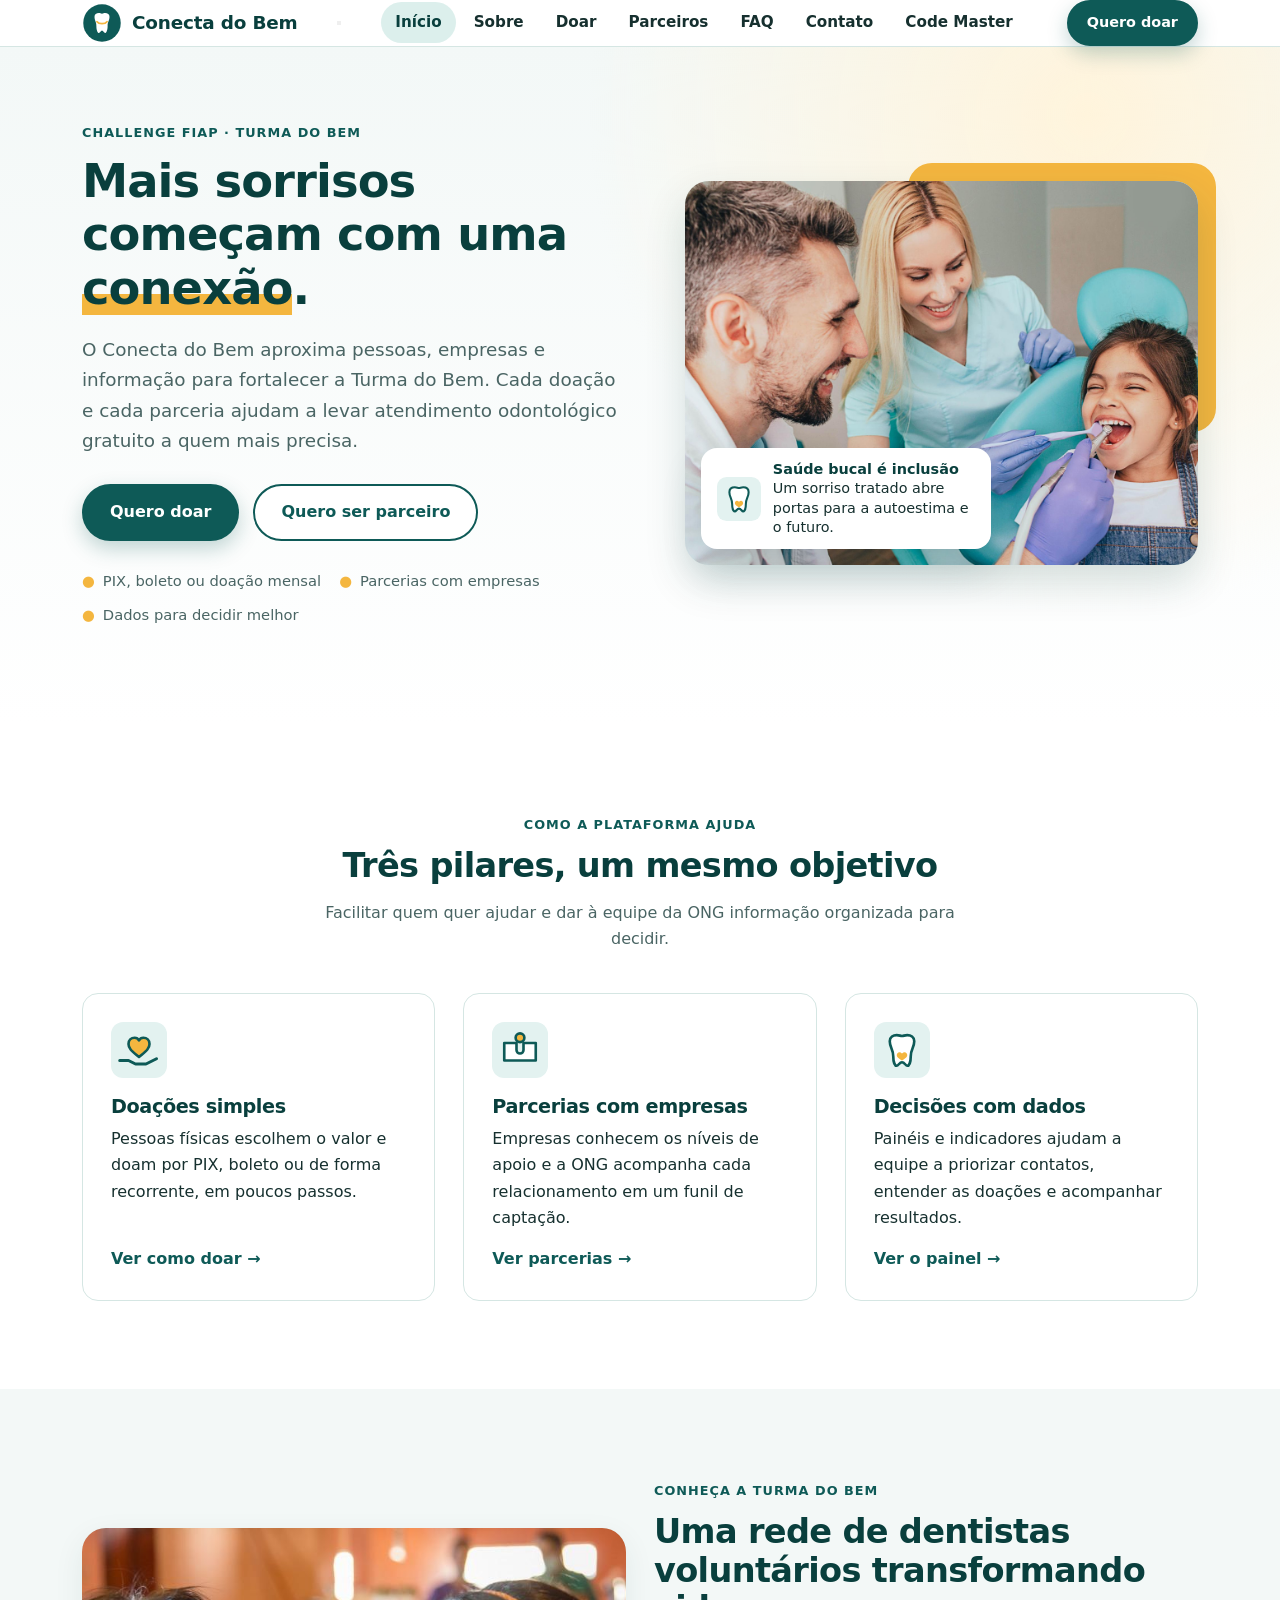
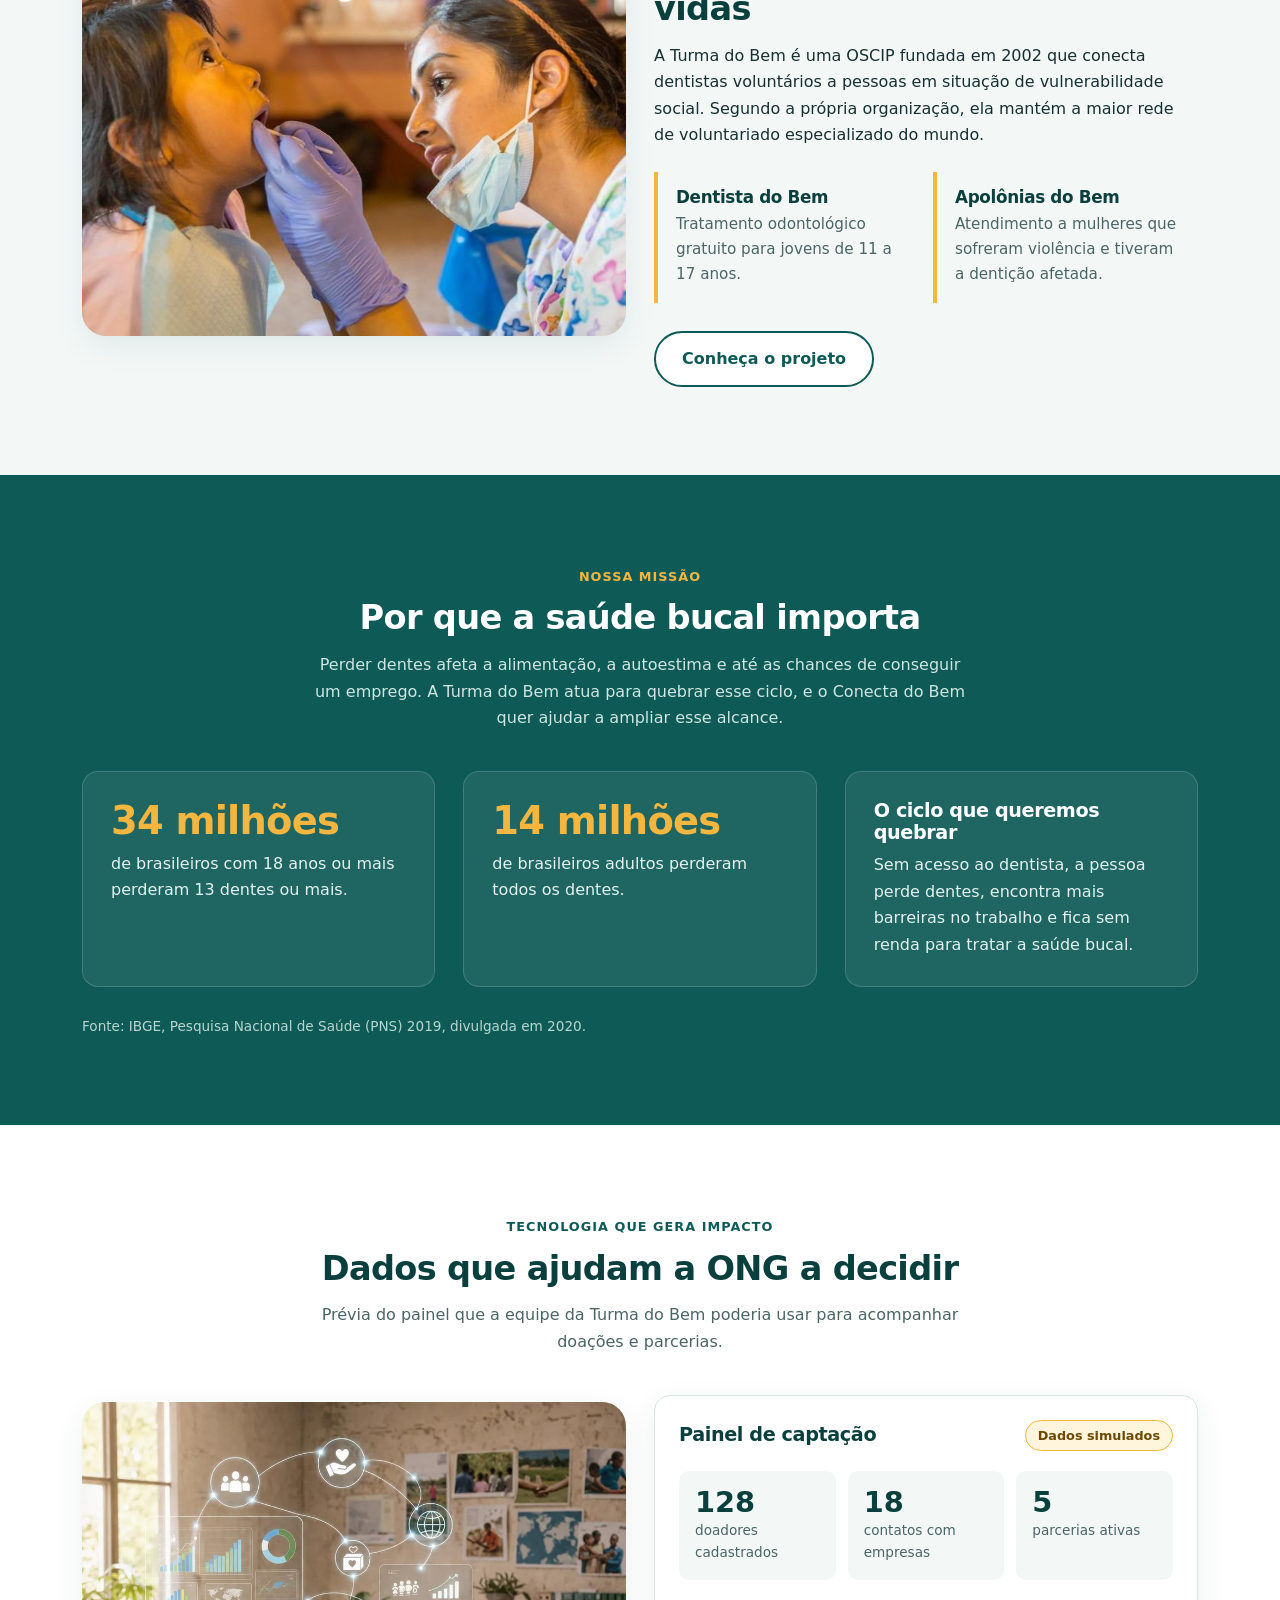
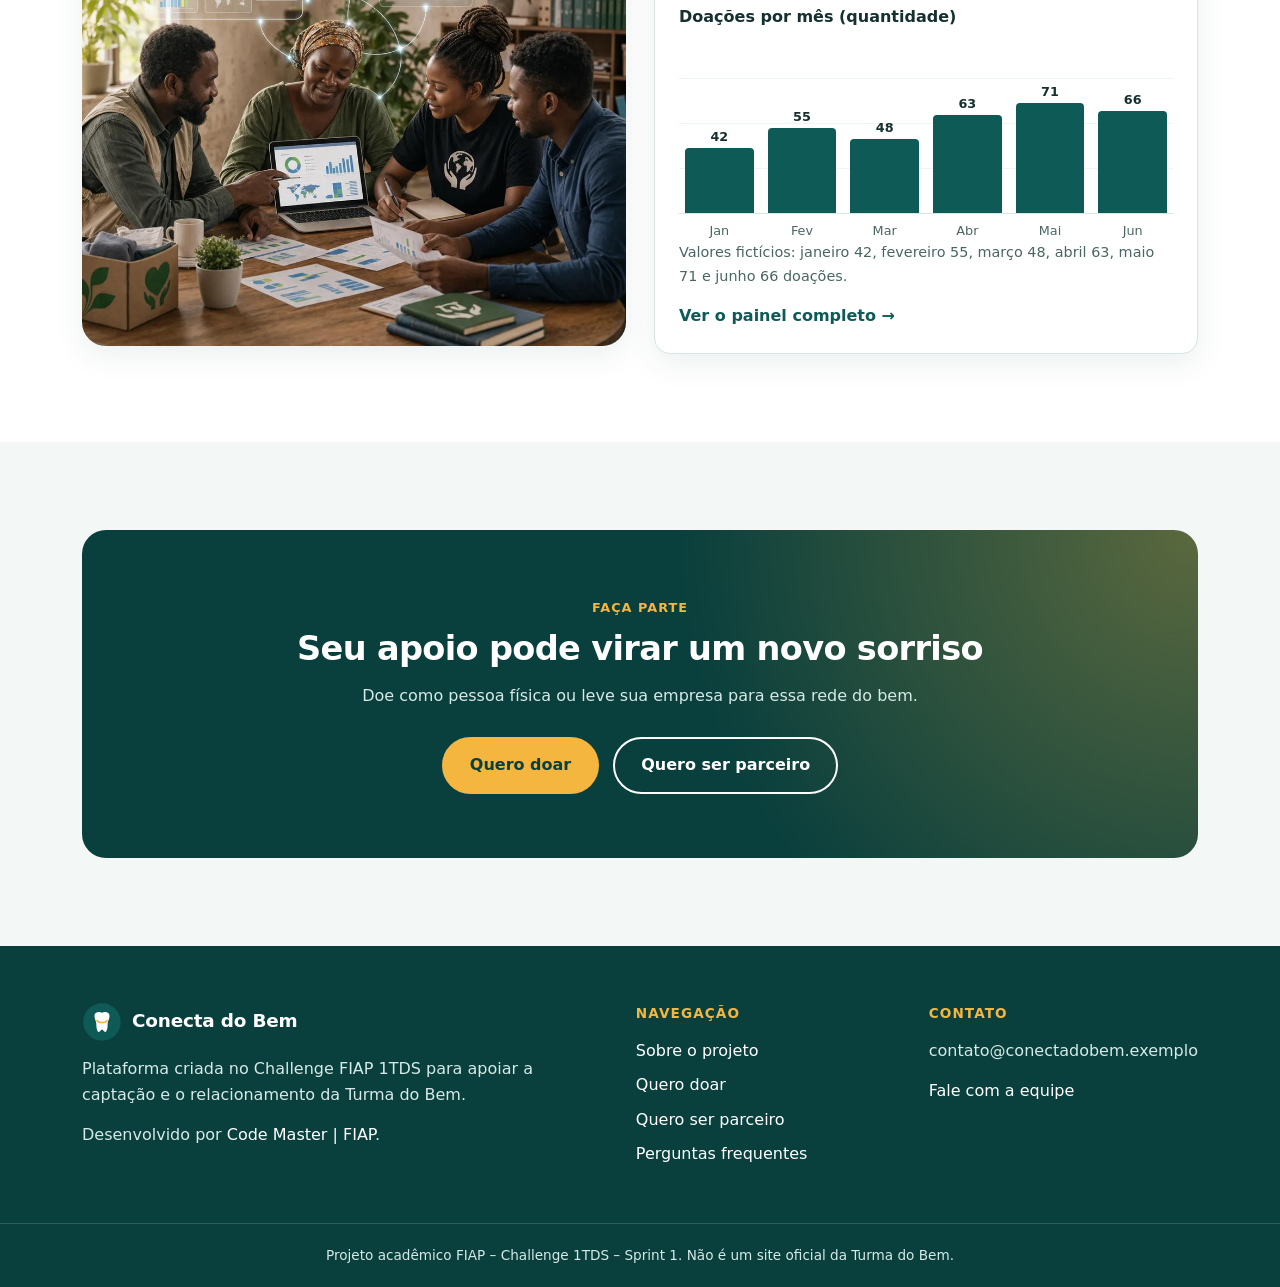
==== commit 1ca57f56: "colocando js" ====
--- a/index.html
+++ b/index.html
@@ -9,6 +9,8 @@
     <title>Início | Conecta do Bem</title>
     <link rel="icon" type="image/svg+xml" href="img/logo.svg">
     <link rel="stylesheet" href="css/style.css">
+    <script src="js/script.js" defer></script>
+</body>
 </head>
 
 <body>
